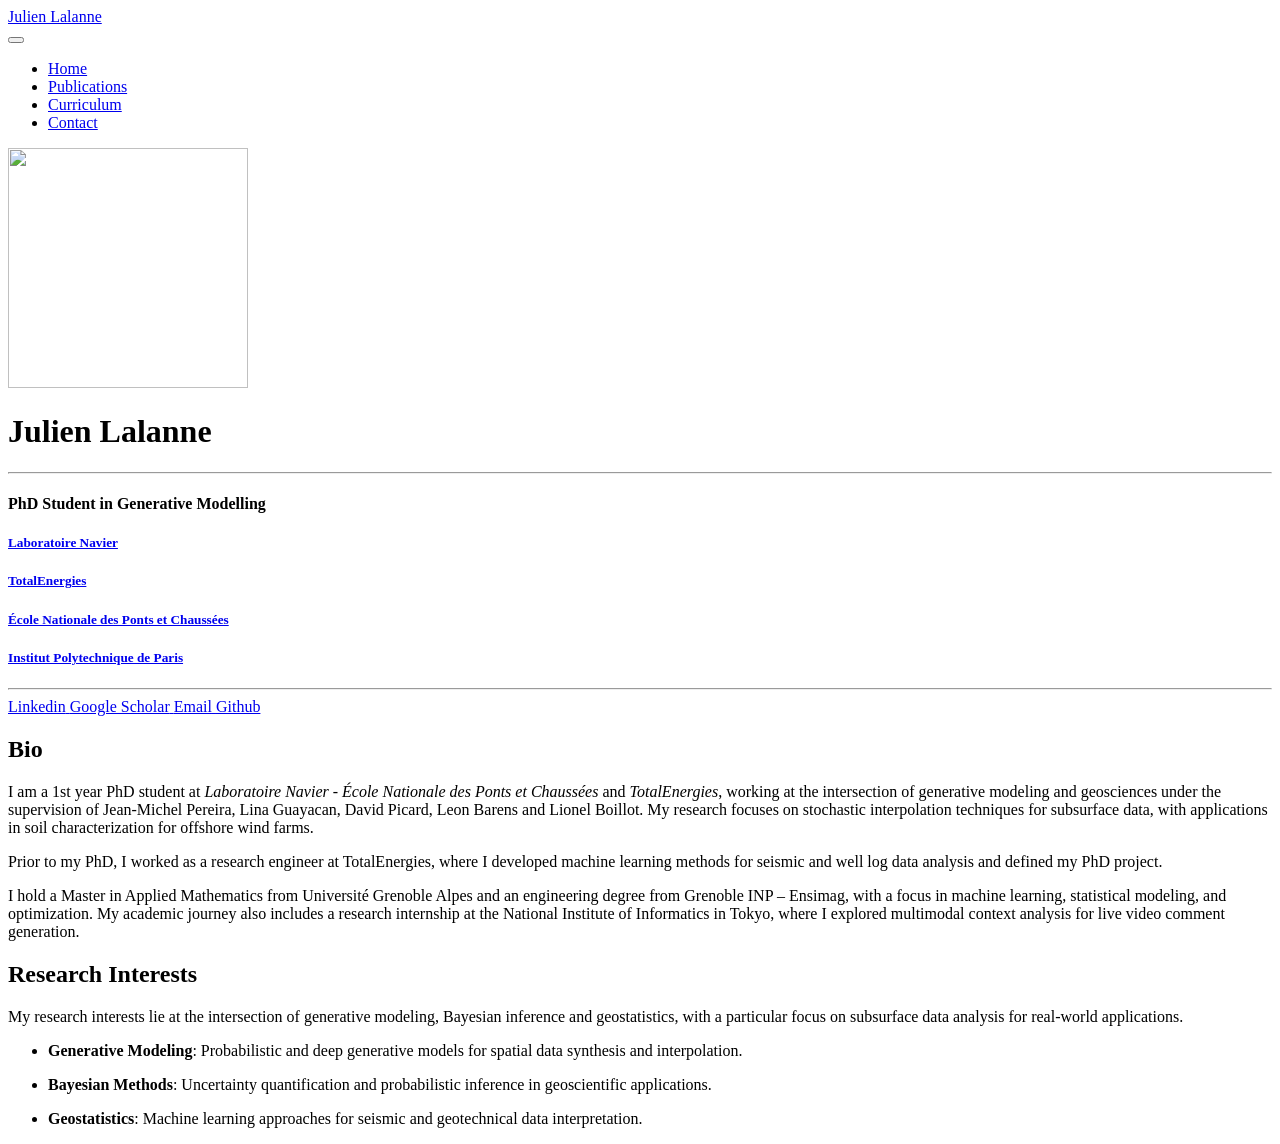
==== index.html @ 97218957 "Built site for gh-pages" ====
<!DOCTYPE html>
<html xmlns="http://www.w3.org/1999/xhtml" lang="en" xml:lang="en"><head>

<meta charset="utf-8">
<meta name="generator" content="quarto-1.7.34">

<meta name="viewport" content="width=device-width, initial-scale=1.0, user-scalable=yes">


<title>Julien Lalanne</title>
<style>
code{white-space: pre-wrap;}
span.smallcaps{font-variant: small-caps;}
div.columns{display: flex; gap: min(4vw, 1.5em);}
div.column{flex: auto; overflow-x: auto;}
div.hanging-indent{margin-left: 1.5em; text-indent: -1.5em;}
ul.task-list{list-style: none;}
ul.task-list li input[type="checkbox"] {
  width: 0.8em;
  margin: 0 0.8em 0.2em -1em; /* quarto-specific, see https://github.com/quarto-dev/quarto-cli/issues/4556 */ 
  vertical-align: middle;
}
</style>


<script src="site_libs/quarto-nav/quarto-nav.js"></script>
<script src="site_libs/quarto-nav/headroom.min.js"></script>
<script src="site_libs/clipboard/clipboard.min.js"></script>
<script src="site_libs/quarto-search/autocomplete.umd.js"></script>
<script src="site_libs/quarto-search/fuse.min.js"></script>
<script src="site_libs/quarto-search/quarto-search.js"></script>
<meta name="quarto:offset" content="./">
<script src="site_libs/quarto-html/quarto.js" type="module"></script>
<script src="site_libs/quarto-html/tabsets/tabsets.js" type="module"></script>
<script src="site_libs/quarto-html/popper.min.js"></script>
<script src="site_libs/quarto-html/tippy.umd.min.js"></script>
<link href="site_libs/quarto-html/tippy.css" rel="stylesheet">
<link href="site_libs/quarto-html/quarto-syntax-highlighting-c8ad9e5dbd60b7b70b38521ab19b7da4.css" rel="stylesheet" id="quarto-text-highlighting-styles">
<script src="site_libs/bootstrap/bootstrap.min.js"></script>
<link href="site_libs/bootstrap/bootstrap-icons.css" rel="stylesheet">
<link href="site_libs/bootstrap/bootstrap-f4cf76c299a8393071dc94f1559e1b62.min.css" rel="stylesheet" append-hash="true" id="quarto-bootstrap" data-mode="light">
<link href="site_libs/quarto-contrib/fontawesome6-1.2.0/all.min.css" rel="stylesheet">
<link href="site_libs/quarto-contrib/fontawesome6-1.2.0/latex-fontsize.css" rel="stylesheet">
<script id="quarto-search-options" type="application/json">{
  "location": "navbar",
  "copy-button": false,
  "collapse-after": 3,
  "panel-placement": "end",
  "type": "overlay",
  "limit": 50,
  "keyboard-shortcut": [
    "f",
    "/",
    "s"
  ],
  "show-item-context": false,
  "language": {
    "search-no-results-text": "No results",
    "search-matching-documents-text": "matching documents",
    "search-copy-link-title": "Copy link to search",
    "search-hide-matches-text": "Hide additional matches",
    "search-more-match-text": "more match in this document",
    "search-more-matches-text": "more matches in this document",
    "search-clear-button-title": "Clear",
    "search-text-placeholder": "",
    "search-detached-cancel-button-title": "Cancel",
    "search-submit-button-title": "Submit",
    "search-label": "Search"
  }
}</script>


<link rel="stylesheet" href="styles.css">
</head>

<body class="nav-fixed fullcontent quarto-light">

<div id="quarto-search-results"></div>
  <header id="quarto-header" class="headroom fixed-top">
    <nav class="navbar navbar-expand-lg " data-bs-theme="dark">
      <div class="navbar-container container-fluid">
      <div class="navbar-brand-container mx-auto">
    <a class="navbar-brand" href="./index.html">
    <span class="navbar-title">Julien Lalanne</span>
    </a>
  </div>
            <div id="quarto-search" class="" title="Search"></div>
          <button class="navbar-toggler" type="button" data-bs-toggle="collapse" data-bs-target="#navbarCollapse" aria-controls="navbarCollapse" role="menu" aria-expanded="false" aria-label="Toggle navigation" onclick="if (window.quartoToggleHeadroom) { window.quartoToggleHeadroom(); }">
  <span class="navbar-toggler-icon"></span>
</button>
          <div class="collapse navbar-collapse" id="navbarCollapse">
            <ul class="navbar-nav navbar-nav-scroll me-auto">
  <li class="nav-item">
    <a class="nav-link active" href="./index.html" aria-current="page"> 
<span class="menu-text">Home</span></a>
  </li>  
  <li class="nav-item">
    <a class="nav-link" href="./pages/papers.html"> 
<span class="menu-text">Publications</span></a>
  </li>  
  <li class="nav-item">
    <a class="nav-link" href="./pages/curriculum.html"> 
<span class="menu-text">Curriculum</span></a>
  </li>  
  <li class="nav-item">
    <a class="nav-link" href="./pages/contact.html"> 
<span class="menu-text">Contact</span></a>
  </li>  
</ul>
          </div> <!-- /navcollapse -->
            <div class="quarto-navbar-tools">
</div>
      </div> <!-- /container-fluid -->
    </nav>
</header>
<!-- content -->
<div id="quarto-content" class="quarto-container page-columns page-rows-contents page-layout-article page-navbar">
<!-- sidebar -->
<!-- margin-sidebar -->
    
<!-- main -->
<main class="content" id="quarto-document-content">




<div class="quarto-about-jolla">
  <img src="figures/profile.jpg" class="about-image
  round " style="height: 15em; width: 15em;">
 <header id="title-block-header" class="quarto-title-block default">
<div class="quarto-title">
<h1 class="title">Julien Lalanne</h1>
</div>
<div class="quarto-title-meta">
  </div>
</header><div id="template-heading">
<hr>
<section id="phd-student-in-generative-modelling" class="level4 center">
<h4 class="center" data-anchor-id="phd-student-in-generative-modelling">PhD Student in Generative Modelling</h4>
<section id="laboratoire-navier" class="level5">
<h5 data-anchor-id="laboratoire-navier"><a href="https://navier-lab.fr/" class="center href">Laboratoire Navier</a></h5>
</section>
<section id="totalenergies" class="level5">
<h5 data-anchor-id="totalenergies"><a href="https://totalenergies.com/" class="center href">TotalEnergies</a></h5>
</section>
<section id="école-nationale-des-ponts-et-chaussées" class="level5">
<h5 data-anchor-id="école-nationale-des-ponts-et-chaussées"><a href="https://ecoledesponts.fr/" class="center href">École Nationale des Ponts et Chaussées</a></h5>
</section>
<section id="institut-polytechnique-de-paris" class="level5">
<h5 data-anchor-id="institut-polytechnique-de-paris"><a href="https://www.ip-paris.fr/" class="center href">Institut Polytechnique de Paris</a></h5>
</section>
</section>
</div> 
  <hr class="about-sep">
   <div class="about-links">
  <a href="https://www.linkedin.com/in/julien-lalanne/" class="about-link" rel="" target="">
    <i class="bi bi-linkedin"></i>
     <span class="about-link-text">Linkedin</span>
  </a>
  <a href="https://scholar.google.com/citations?hl=en&amp;authuser=1&amp;user=QRzMl-wAAAAJ" class="about-link" rel="" target="">
    <i class="bi bi-google"></i>
     <span class="about-link-text">Google Scholar</span>
  </a>
  <a href="mailto:julien.lalanne@enpc.fr" class="about-link" rel="" target="">
     <span class="about-link-text"><i class="fa-solid fa-envelope" aria-label="envelope"></i> Email</span>
  </a>
  <a href="https://github.com/chala-git/" class="about-link" rel="" target="">
    <i class="bi bi-github"></i>
     <span class="about-link-text">Github</span>
  </a>
</div>
</div>

<section id="bio" class="level2">
<h2 data-anchor-id="bio">Bio</h2>
<p>I am a 1st year PhD student at <em>Laboratoire Navier - École Nationale des Ponts et Chaussées</em> and <em>TotalEnergies</em>, working at the intersection of generative modeling and geosciences under the supervision of Jean-Michel Pereira, Lina Guayacan, David Picard, Leon Barens and Lionel Boillot. My research focuses on stochastic interpolation techniques for subsurface data, with applications in soil characterization for offshore wind farms.</p>
<p>Prior to my PhD, I worked as a research engineer at TotalEnergies, where I developed machine learning methods for seismic and well log data analysis and defined my PhD project.</p>
<p>I hold a Master in Applied Mathematics from Université Grenoble Alpes and an engineering degree from Grenoble INP – Ensimag, with a focus in machine learning, statistical modeling, and optimization. My academic journey also includes a research internship at the National Institute of Informatics in Tokyo, where I explored multimodal context analysis for live video comment generation.</p>
</section>
<section id="research-interests" class="level2">
<h2 data-anchor-id="research-interests">Research Interests</h2>
<p>My research interests lie at the intersection of generative modeling, Bayesian inference and geostatistics, with a particular focus on subsurface data analysis for real-world applications.</p>
<ul>
<li><p><strong>Generative Modeling</strong>: Probabilistic and deep generative models for spatial data synthesis and interpolation.</p></li>
<li><p><strong>Bayesian Methods</strong>: Uncertainty quantification and probabilistic inference in geoscientific applications.</p></li>
<li><p><strong>Geostatistics</strong>: Machine learning approaches for seismic and geotechnical data interpretation.</p></li>
</ul>



</section>

</main> <!-- /main -->
<script id="quarto-html-after-body" type="application/javascript">
  window.document.addEventListener("DOMContentLoaded", function (event) {
    const isCodeAnnotation = (el) => {
      for (const clz of el.classList) {
        if (clz.startsWith('code-annotation-')) {                     
          return true;
        }
      }
      return false;
    }
    const onCopySuccess = function(e) {
      // button target
      const button = e.trigger;
      // don't keep focus
      button.blur();
      // flash "checked"
      button.classList.add('code-copy-button-checked');
      var currentTitle = button.getAttribute("title");
      button.setAttribute("title", "Copied!");
      let tooltip;
      if (window.bootstrap) {
        button.setAttribute("data-bs-toggle", "tooltip");
        button.setAttribute("data-bs-placement", "left");
        button.setAttribute("data-bs-title", "Copied!");
        tooltip = new bootstrap.Tooltip(button, 
          { trigger: "manual", 
            customClass: "code-copy-button-tooltip",
            offset: [0, -8]});
        tooltip.show();    
      }
      setTimeout(function() {
        if (tooltip) {
          tooltip.hide();
          button.removeAttribute("data-bs-title");
          button.removeAttribute("data-bs-toggle");
          button.removeAttribute("data-bs-placement");
        }
        button.setAttribute("title", currentTitle);
        button.classList.remove('code-copy-button-checked');
      }, 1000);
      // clear code selection
      e.clearSelection();
    }
    const getTextToCopy = function(trigger) {
        const codeEl = trigger.previousElementSibling.cloneNode(true);
        for (const childEl of codeEl.children) {
          if (isCodeAnnotation(childEl)) {
            childEl.remove();
          }
        }
        return codeEl.innerText;
    }
    const clipboard = new window.ClipboardJS('.code-copy-button:not([data-in-quarto-modal])', {
      text: getTextToCopy
    });
    clipboard.on('success', onCopySuccess);
    if (window.document.getElementById('quarto-embedded-source-code-modal')) {
      const clipboardModal = new window.ClipboardJS('.code-copy-button[data-in-quarto-modal]', {
        text: getTextToCopy,
        container: window.document.getElementById('quarto-embedded-source-code-modal')
      });
      clipboardModal.on('success', onCopySuccess);
    }
      var localhostRegex = new RegExp(/^(?:http|https):\/\/localhost\:?[0-9]*\//);
      var mailtoRegex = new RegExp(/^mailto:/);
        var filterRegex = new RegExp("https:\/\/chala-git\.github\.io\/profile-page\/");
      var isInternal = (href) => {
          return filterRegex.test(href) || localhostRegex.test(href) || mailtoRegex.test(href);
      }
      // Inspect non-navigation links and adorn them if external
     var links = window.document.querySelectorAll('a[href]:not(.nav-link):not(.navbar-brand):not(.toc-action):not(.sidebar-link):not(.sidebar-item-toggle):not(.pagination-link):not(.no-external):not([aria-hidden]):not(.dropdown-item):not(.quarto-navigation-tool):not(.about-link)');
      for (var i=0; i<links.length; i++) {
        const link = links[i];
        if (!isInternal(link.href)) {
          // undo the damage that might have been done by quarto-nav.js in the case of
          // links that we want to consider external
          if (link.dataset.originalHref !== undefined) {
            link.href = link.dataset.originalHref;
          }
        }
      }
    function tippyHover(el, contentFn, onTriggerFn, onUntriggerFn) {
      const config = {
        allowHTML: true,
        maxWidth: 500,
        delay: 100,
        arrow: false,
        appendTo: function(el) {
            return el.parentElement;
        },
        interactive: true,
        interactiveBorder: 10,
        theme: 'quarto',
        placement: 'bottom-start',
      };
      if (contentFn) {
        config.content = contentFn;
      }
      if (onTriggerFn) {
        config.onTrigger = onTriggerFn;
      }
      if (onUntriggerFn) {
        config.onUntrigger = onUntriggerFn;
      }
      window.tippy(el, config); 
    }
    const noterefs = window.document.querySelectorAll('a[role="doc-noteref"]');
    for (var i=0; i<noterefs.length; i++) {
      const ref = noterefs[i];
      tippyHover(ref, function() {
        // use id or data attribute instead here
        let href = ref.getAttribute('data-footnote-href') || ref.getAttribute('href');
        try { href = new URL(href).hash; } catch {}
        const id = href.replace(/^#\/?/, "");
        const note = window.document.getElementById(id);
        if (note) {
          return note.innerHTML;
        } else {
          return "";
        }
      });
    }
    const xrefs = window.document.querySelectorAll('a.quarto-xref');
    const processXRef = (id, note) => {
      // Strip column container classes
      const stripColumnClz = (el) => {
        el.classList.remove("page-full", "page-columns");
        if (el.children) {
          for (const child of el.children) {
            stripColumnClz(child);
          }
        }
      }
      stripColumnClz(note)
      if (id === null || id.startsWith('sec-')) {
        // Special case sections, only their first couple elements
        const container = document.createElement("div");
        if (note.children && note.children.length > 2) {
          container.appendChild(note.children[0].cloneNode(true));
          for (let i = 1; i < note.children.length; i++) {
            const child = note.children[i];
            if (child.tagName === "P" && child.innerText === "") {
              continue;
            } else {
              container.appendChild(child.cloneNode(true));
              break;
            }
          }
          if (window.Quarto?.typesetMath) {
            window.Quarto.typesetMath(container);
          }
          return container.innerHTML
        } else {
          if (window.Quarto?.typesetMath) {
            window.Quarto.typesetMath(note);
          }
          return note.innerHTML;
        }
      } else {
        // Remove any anchor links if they are present
        const anchorLink = note.querySelector('a.anchorjs-link');
        if (anchorLink) {
          anchorLink.remove();
        }
        if (window.Quarto?.typesetMath) {
          window.Quarto.typesetMath(note);
        }
        if (note.classList.contains("callout")) {
          return note.outerHTML;
        } else {
          return note.innerHTML;
        }
      }
    }
    for (var i=0; i<xrefs.length; i++) {
      const xref = xrefs[i];
      tippyHover(xref, undefined, function(instance) {
        instance.disable();
        let url = xref.getAttribute('href');
        let hash = undefined; 
        if (url.startsWith('#')) {
          hash = url;
        } else {
          try { hash = new URL(url).hash; } catch {}
        }
        if (hash) {
          const id = hash.replace(/^#\/?/, "");
          const note = window.document.getElementById(id);
          if (note !== null) {
            try {
              const html = processXRef(id, note.cloneNode(true));
              instance.setContent(html);
            } finally {
              instance.enable();
              instance.show();
            }
          } else {
            // See if we can fetch this
            fetch(url.split('#')[0])
            .then(res => res.text())
            .then(html => {
              const parser = new DOMParser();
              const htmlDoc = parser.parseFromString(html, "text/html");
              const note = htmlDoc.getElementById(id);
              if (note !== null) {
                const html = processXRef(id, note);
                instance.setContent(html);
              } 
            }).finally(() => {
              instance.enable();
              instance.show();
            });
          }
        } else {
          // See if we can fetch a full url (with no hash to target)
          // This is a special case and we should probably do some content thinning / targeting
          fetch(url)
          .then(res => res.text())
          .then(html => {
            const parser = new DOMParser();
            const htmlDoc = parser.parseFromString(html, "text/html");
            const note = htmlDoc.querySelector('main.content');
            if (note !== null) {
              // This should only happen for chapter cross references
              // (since there is no id in the URL)
              // remove the first header
              if (note.children.length > 0 && note.children[0].tagName === "HEADER") {
                note.children[0].remove();
              }
              const html = processXRef(null, note);
              instance.setContent(html);
            } 
          }).finally(() => {
            instance.enable();
            instance.show();
          });
        }
      }, function(instance) {
      });
    }
        let selectedAnnoteEl;
        const selectorForAnnotation = ( cell, annotation) => {
          let cellAttr = 'data-code-cell="' + cell + '"';
          let lineAttr = 'data-code-annotation="' +  annotation + '"';
          const selector = 'span[' + cellAttr + '][' + lineAttr + ']';
          return selector;
        }
        const selectCodeLines = (annoteEl) => {
          const doc = window.document;
          const targetCell = annoteEl.getAttribute("data-target-cell");
          const targetAnnotation = annoteEl.getAttribute("data-target-annotation");
          const annoteSpan = window.document.querySelector(selectorForAnnotation(targetCell, targetAnnotation));
          const lines = annoteSpan.getAttribute("data-code-lines").split(",");
          const lineIds = lines.map((line) => {
            return targetCell + "-" + line;
          })
          let top = null;
          let height = null;
          let parent = null;
          if (lineIds.length > 0) {
              //compute the position of the single el (top and bottom and make a div)
              const el = window.document.getElementById(lineIds[0]);
              top = el.offsetTop;
              height = el.offsetHeight;
              parent = el.parentElement.parentElement;
            if (lineIds.length > 1) {
              const lastEl = window.document.getElementById(lineIds[lineIds.length - 1]);
              const bottom = lastEl.offsetTop + lastEl.offsetHeight;
              height = bottom - top;
            }
            if (top !== null && height !== null && parent !== null) {
              // cook up a div (if necessary) and position it 
              let div = window.document.getElementById("code-annotation-line-highlight");
              if (div === null) {
                div = window.document.createElement("div");
                div.setAttribute("id", "code-annotation-line-highlight");
                div.style.position = 'absolute';
                parent.appendChild(div);
              }
              div.style.top = top - 2 + "px";
              div.style.height = height + 4 + "px";
              div.style.left = 0;
              let gutterDiv = window.document.getElementById("code-annotation-line-highlight-gutter");
              if (gutterDiv === null) {
                gutterDiv = window.document.createElement("div");
                gutterDiv.setAttribute("id", "code-annotation-line-highlight-gutter");
                gutterDiv.style.position = 'absolute';
                const codeCell = window.document.getElementById(targetCell);
                const gutter = codeCell.querySelector('.code-annotation-gutter');
                gutter.appendChild(gutterDiv);
              }
              gutterDiv.style.top = top - 2 + "px";
              gutterDiv.style.height = height + 4 + "px";
            }
            selectedAnnoteEl = annoteEl;
          }
        };
        const unselectCodeLines = () => {
          const elementsIds = ["code-annotation-line-highlight", "code-annotation-line-highlight-gutter"];
          elementsIds.forEach((elId) => {
            const div = window.document.getElementById(elId);
            if (div) {
              div.remove();
            }
          });
          selectedAnnoteEl = undefined;
        };
          // Handle positioning of the toggle
      window.addEventListener(
        "resize",
        throttle(() => {
          elRect = undefined;
          if (selectedAnnoteEl) {
            selectCodeLines(selectedAnnoteEl);
          }
        }, 10)
      );
      function throttle(fn, ms) {
      let throttle = false;
      let timer;
        return (...args) => {
          if(!throttle) { // first call gets through
              fn.apply(this, args);
              throttle = true;
          } else { // all the others get throttled
              if(timer) clearTimeout(timer); // cancel #2
              timer = setTimeout(() => {
                fn.apply(this, args);
                timer = throttle = false;
              }, ms);
          }
        };
      }
        // Attach click handler to the DT
        const annoteDls = window.document.querySelectorAll('dt[data-target-cell]');
        for (const annoteDlNode of annoteDls) {
          annoteDlNode.addEventListener('click', (event) => {
            const clickedEl = event.target;
            if (clickedEl !== selectedAnnoteEl) {
              unselectCodeLines();
              const activeEl = window.document.querySelector('dt[data-target-cell].code-annotation-active');
              if (activeEl) {
                activeEl.classList.remove('code-annotation-active');
              }
              selectCodeLines(clickedEl);
              clickedEl.classList.add('code-annotation-active');
            } else {
              // Unselect the line
              unselectCodeLines();
              clickedEl.classList.remove('code-annotation-active');
            }
          });
        }
    const findCites = (el) => {
      const parentEl = el.parentElement;
      if (parentEl) {
        const cites = parentEl.dataset.cites;
        if (cites) {
          return {
            el,
            cites: cites.split(' ')
          };
        } else {
          return findCites(el.parentElement)
        }
      } else {
        return undefined;
      }
    };
    var bibliorefs = window.document.querySelectorAll('a[role="doc-biblioref"]');
    for (var i=0; i<bibliorefs.length; i++) {
      const ref = bibliorefs[i];
      const citeInfo = findCites(ref);
      if (citeInfo) {
        tippyHover(citeInfo.el, function() {
          var popup = window.document.createElement('div');
          citeInfo.cites.forEach(function(cite) {
            var citeDiv = window.document.createElement('div');
            citeDiv.classList.add('hanging-indent');
            citeDiv.classList.add('csl-entry');
            var biblioDiv = window.document.getElementById('ref-' + cite);
            if (biblioDiv) {
              citeDiv.innerHTML = biblioDiv.innerHTML;
            }
            popup.appendChild(citeDiv);
          });
          return popup.innerHTML;
        });
      }
    }
  });
  </script>
</div> <!-- /content -->




</body></html>
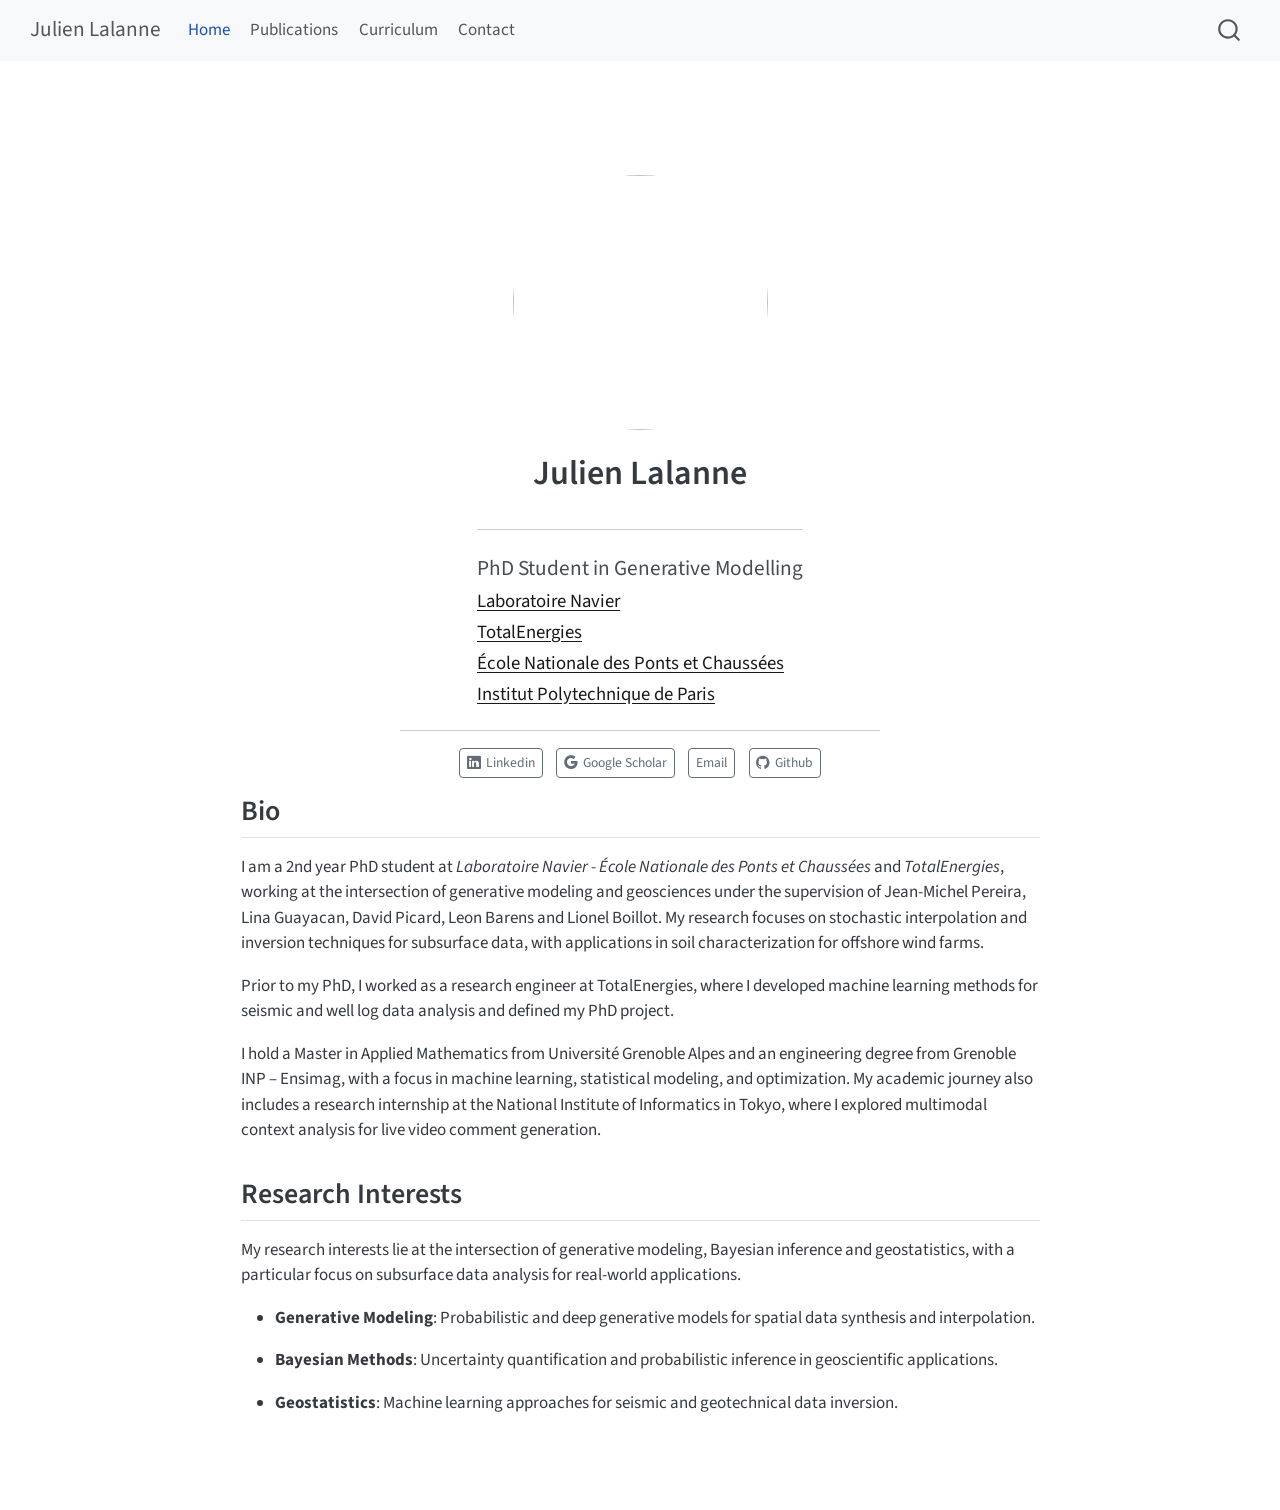
==== commit f26e460c: "Built site for gh-pages" ====
--- a/index.html
+++ b/index.html
@@ -2,13 +2,16 @@
 <html xmlns="http://www.w3.org/1999/xhtml" lang="en" xml:lang="en"><head>
 
 <meta charset="utf-8">
-<meta name="generator" content="quarto-1.7.34">
+<meta name="generator" content="quarto-1.9.38">
 
 <meta name="viewport" content="width=device-width, initial-scale=1.0, user-scalable=yes">
 
 
 <title>Julien Lalanne</title>
 <style>
+/* Default styles provided by pandoc.
+** See https://pandoc.org/MANUAL.html#variables-for-html for config info.
+*/
 code{white-space: pre-wrap;}
 span.smallcaps{font-variant: small-caps;}
 div.columns{display: flex; gap: min(4vw, 1.5em);}
@@ -35,10 +38,10 @@
 <script src="site_libs/quarto-html/popper.min.js"></script>
 <script src="site_libs/quarto-html/tippy.umd.min.js"></script>
 <link href="site_libs/quarto-html/tippy.css" rel="stylesheet">
-<link href="site_libs/quarto-html/quarto-syntax-highlighting-c8ad9e5dbd60b7b70b38521ab19b7da4.css" rel="stylesheet" id="quarto-text-highlighting-styles">
+<link href="site_libs/quarto-html/quarto-syntax-highlighting-15634bcf2e68342d4ad2dfa704d543f6.css" rel="stylesheet" id="quarto-text-highlighting-styles">
 <script src="site_libs/bootstrap/bootstrap.min.js"></script>
 <link href="site_libs/bootstrap/bootstrap-icons.css" rel="stylesheet">
-<link href="site_libs/bootstrap/bootstrap-f4cf76c299a8393071dc94f1559e1b62.min.css" rel="stylesheet" append-hash="true" id="quarto-bootstrap" data-mode="light">
+<link href="site_libs/bootstrap/bootstrap-aa8ad7484b711ca0d35fae582488d58f.min.css" rel="stylesheet" append-hash="true" id="quarto-bootstrap" data-mode="light">
 <link href="site_libs/quarto-contrib/fontawesome6-1.2.0/all.min.css" rel="stylesheet">
 <link href="site_libs/quarto-contrib/fontawesome6-1.2.0/latex-fontsize.css" rel="stylesheet">
 <script id="quarto-search-options" type="application/json">{
@@ -173,7 +176,7 @@
 
 <section id="bio" class="level2">
 <h2 data-anchor-id="bio">Bio</h2>
-<p>I am a 1st year PhD student at <em>Laboratoire Navier - École Nationale des Ponts et Chaussées</em> and <em>TotalEnergies</em>, working at the intersection of generative modeling and geosciences under the supervision of Jean-Michel Pereira, Lina Guayacan, David Picard, Leon Barens and Lionel Boillot. My research focuses on stochastic interpolation techniques for subsurface data, with applications in soil characterization for offshore wind farms.</p>
+<p>I am a 2nd year PhD student at <em>Laboratoire Navier - École Nationale des Ponts et Chaussées</em> and <em>TotalEnergies</em>, working at the intersection of generative modeling and geosciences under the supervision of Jean-Michel Pereira, Lina Guayacan, David Picard, Leon Barens and Lionel Boillot. My research focuses on stochastic interpolation and inversion techniques for subsurface data, with applications in soil characterization for offshore wind farms.</p>
 <p>Prior to my PhD, I worked as a research engineer at TotalEnergies, where I developed machine learning methods for seismic and well log data analysis and defined my PhD project.</p>
 <p>I hold a Master in Applied Mathematics from Université Grenoble Alpes and an engineering degree from Grenoble INP – Ensimag, with a focus in machine learning, statistical modeling, and optimization. My academic journey also includes a research internship at the National Institute of Informatics in Tokyo, where I explored multimodal context analysis for live video comment generation.</p>
 </section>
@@ -183,7 +186,7 @@
 <ul>
 <li><p><strong>Generative Modeling</strong>: Probabilistic and deep generative models for spatial data synthesis and interpolation.</p></li>
 <li><p><strong>Bayesian Methods</strong>: Uncertainty quantification and probabilistic inference in geoscientific applications.</p></li>
-<li><p><strong>Geostatistics</strong>: Machine learning approaches for seismic and geotechnical data interpretation.</p></li>
+<li><p><strong>Geostatistics</strong>: Machine learning approaches for seismic and geotechnical data inversion.</p></li>
 </ul>
 
 
@@ -235,13 +238,14 @@
       e.clearSelection();
     }
     const getTextToCopy = function(trigger) {
-        const codeEl = trigger.previousElementSibling.cloneNode(true);
-        for (const childEl of codeEl.children) {
-          if (isCodeAnnotation(childEl)) {
-            childEl.remove();
-          }
-        }
-        return codeEl.innerText;
+      const outerScaffold = trigger.parentElement.cloneNode(true);
+      const codeEl = outerScaffold.querySelector('code');
+      for (const childEl of codeEl.children) {
+        if (isCodeAnnotation(childEl)) {
+          childEl.remove();
+        }
+      }
+      return codeEl.innerText;
     }
     const clipboard = new window.ClipboardJS('.code-copy-button:not([data-in-quarto-modal])', {
       text: getTextToCopy
--- a/site_libs/quarto-html/quarto-syntax-highlighting-15634bcf2e68342d4ad2dfa704d543f6.css
+++ b/site_libs/quarto-html/quarto-syntax-highlighting-15634bcf2e68342d4ad2dfa704d543f6.css
@@ -0,0 +1,236 @@
+/* quarto syntax highlight colors */
+:root {
+  --quarto-hl-ot-color: #003B4F;
+  --quarto-hl-at-color: #657422;
+  --quarto-hl-ss-color: #20794D;
+  --quarto-hl-an-color: #5E5E5E;
+  --quarto-hl-fu-color: #4758AB;
+  --quarto-hl-st-color: #20794D;
+  --quarto-hl-cf-color: #003B4F;
+  --quarto-hl-op-color: #5E5E5E;
+  --quarto-hl-er-color: #AD0000;
+  --quarto-hl-bn-color: #AD0000;
+  --quarto-hl-al-color: #AD0000;
+  --quarto-hl-va-color: #111111;
+  --quarto-hl-bu-color: inherit;
+  --quarto-hl-ex-color: inherit;
+  --quarto-hl-pp-color: #AD0000;
+  --quarto-hl-in-color: #5E5E5E;
+  --quarto-hl-vs-color: #20794D;
+  --quarto-hl-wa-color: #5E5E5E;
+  --quarto-hl-do-color: #5E5E5E;
+  --quarto-hl-im-color: #00769E;
+  --quarto-hl-ch-color: #20794D;
+  --quarto-hl-dt-color: #AD0000;
+  --quarto-hl-fl-color: #AD0000;
+  --quarto-hl-co-color: #5E5E5E;
+  --quarto-hl-cv-color: #5E5E5E;
+  --quarto-hl-cn-color: #8f5902;
+  --quarto-hl-sc-color: #5E5E5E;
+  --quarto-hl-dv-color: #AD0000;
+  --quarto-hl-kw-color: #003B4F;
+}
+
+/* other quarto variables */
+:root {
+  --quarto-font-monospace: SFMono-Regular, Menlo, Monaco, Consolas, "Liberation Mono", "Courier New", monospace;
+}
+
+/* syntax highlight based on Pandoc's rules */
+pre > code.sourceCode > span {
+  color: #003B4F;
+}
+
+code.sourceCode > span {
+  color: #003B4F;
+}
+
+div.sourceCode,
+div.sourceCode pre.sourceCode {
+  color: #003B4F;
+}
+
+/* Normal */
+code span {
+  color: #003B4F;
+}
+
+/* Alert */
+code span.al {
+  color: #AD0000;
+  font-style: inherit;
+}
+
+/* Annotation */
+code span.an {
+  color: #5E5E5E;
+  font-style: inherit;
+}
+
+/* Attribute */
+code span.at {
+  color: #657422;
+  font-style: inherit;
+}
+
+/* BaseN */
+code span.bn {
+  color: #AD0000;
+  font-style: inherit;
+}
+
+/* BuiltIn */
+code span.bu {
+  font-style: inherit;
+}
+
+/* ControlFlow */
+code span.cf {
+  color: #003B4F;
+  font-weight: bold;
+  font-style: inherit;
+}
+
+/* Char */
+code span.ch {
+  color: #20794D;
+  font-style: inherit;
+}
+
+/* Constant */
+code span.cn {
+  color: #8f5902;
+  font-style: inherit;
+}
+
+/* Comment */
+code span.co {
+  color: #5E5E5E;
+  font-style: inherit;
+}
+
+/* CommentVar */
+code span.cv {
+  color: #5E5E5E;
+  font-style: italic;
+}
+
+/* Documentation */
+code span.do {
+  color: #5E5E5E;
+  font-style: italic;
+}
+
+/* DataType */
+code span.dt {
+  color: #AD0000;
+  font-style: inherit;
+}
+
+/* DecVal */
+code span.dv {
+  color: #AD0000;
+  font-style: inherit;
+}
+
+/* Error */
+code span.er {
+  color: #AD0000;
+  font-style: inherit;
+}
+
+/* Extension */
+code span.ex {
+  font-style: inherit;
+}
+
+/* Float */
+code span.fl {
+  color: #AD0000;
+  font-style: inherit;
+}
+
+/* Function */
+code span.fu {
+  color: #4758AB;
+  font-style: inherit;
+}
+
+/* Import */
+code span.im {
+  color: #00769E;
+  font-style: inherit;
+}
+
+/* Information */
+code span.in {
+  color: #5E5E5E;
+  font-style: inherit;
+}
+
+/* Keyword */
+code span.kw {
+  color: #003B4F;
+  font-weight: bold;
+  font-style: inherit;
+}
+
+/* Operator */
+code span.op {
+  color: #5E5E5E;
+  font-style: inherit;
+}
+
+/* Other */
+code span.ot {
+  color: #003B4F;
+  font-style: inherit;
+}
+
+/* Preprocessor */
+code span.pp {
+  color: #AD0000;
+  font-style: inherit;
+}
+
+/* SpecialChar */
+code span.sc {
+  color: #5E5E5E;
+  font-style: inherit;
+}
+
+/* SpecialString */
+code span.ss {
+  color: #20794D;
+  font-style: inherit;
+}
+
+/* String */
+code span.st {
+  color: #20794D;
+  font-style: inherit;
+}
+
+/* Variable */
+code span.va {
+  color: #111111;
+  font-style: inherit;
+}
+
+/* VerbatimString */
+code span.vs {
+  color: #20794D;
+  font-style: inherit;
+}
+
+/* Warning */
+code span.wa {
+  color: #5E5E5E;
+  font-style: italic;
+}
+
+.prevent-inlining {
+  content: "</";
+}
+
+/*# sourceMappingURL=f23921c56f73e400b49028c9186a1aa0.css.map */
